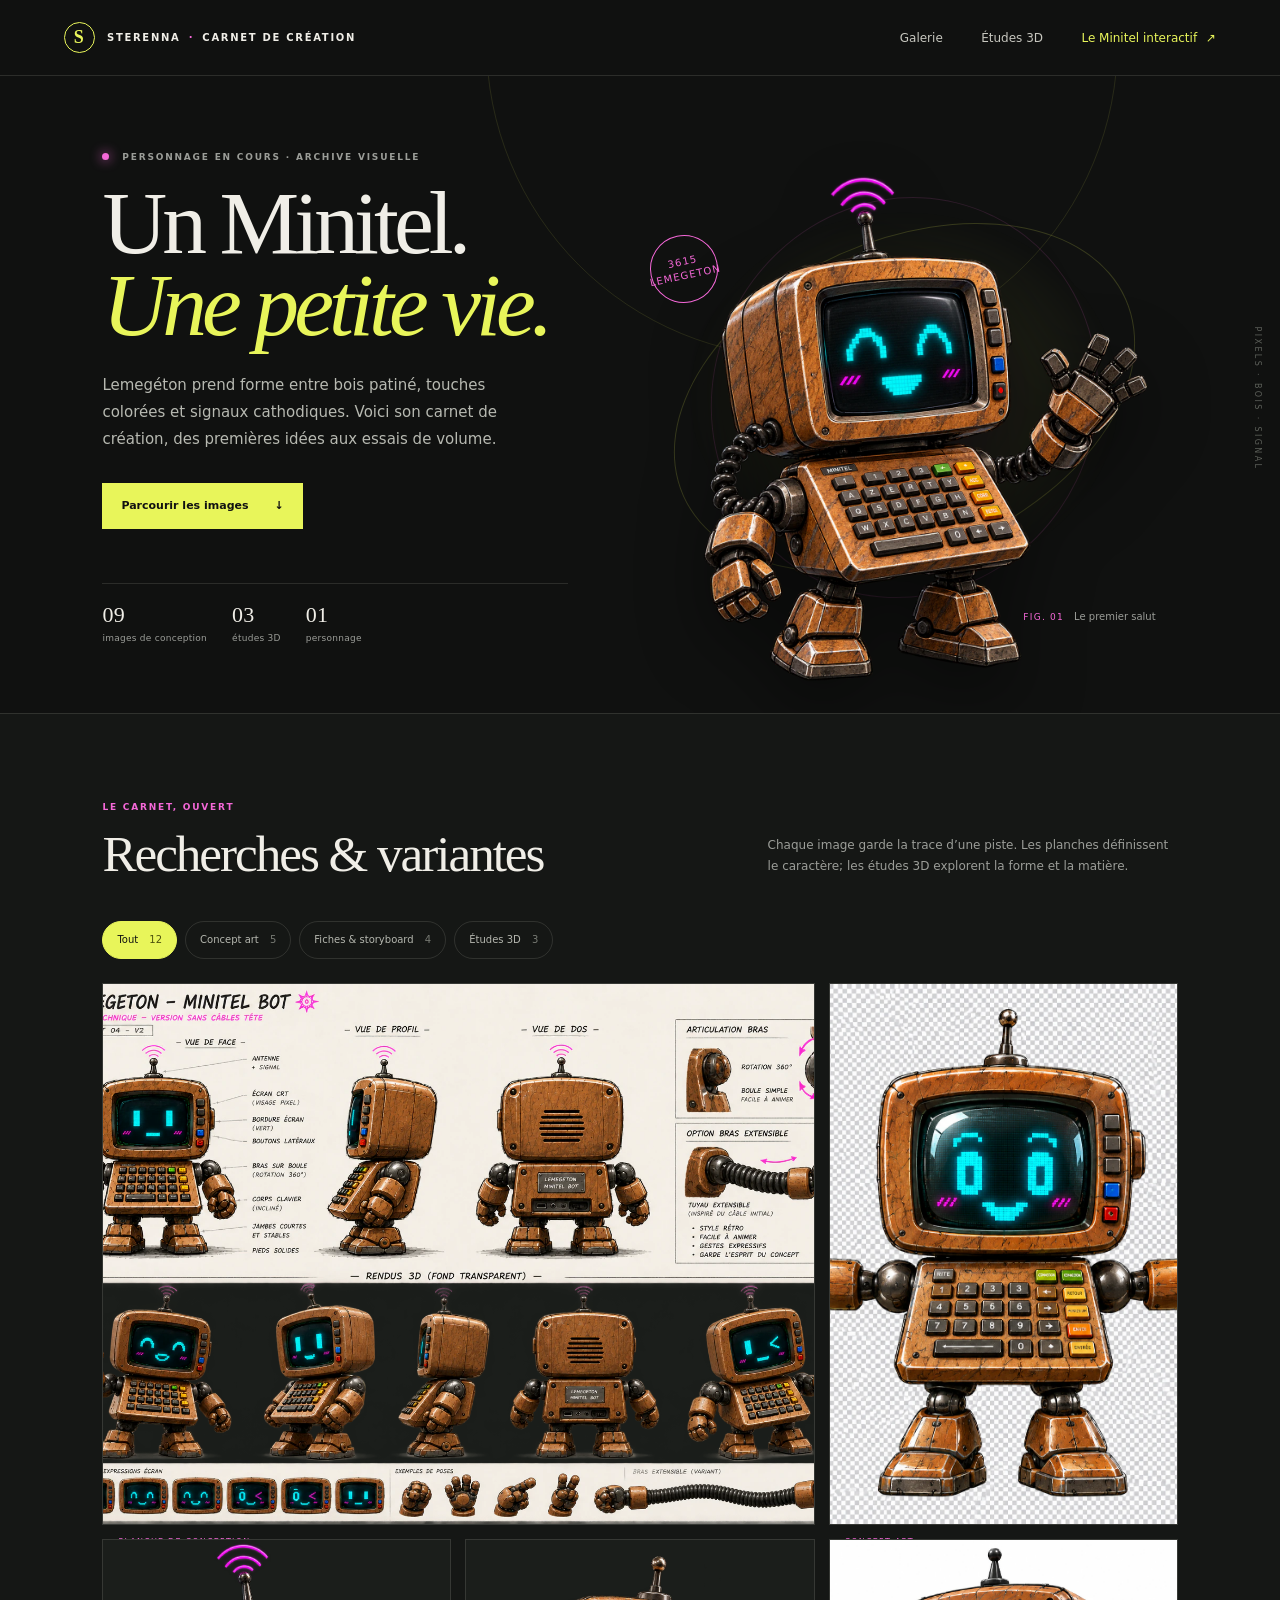
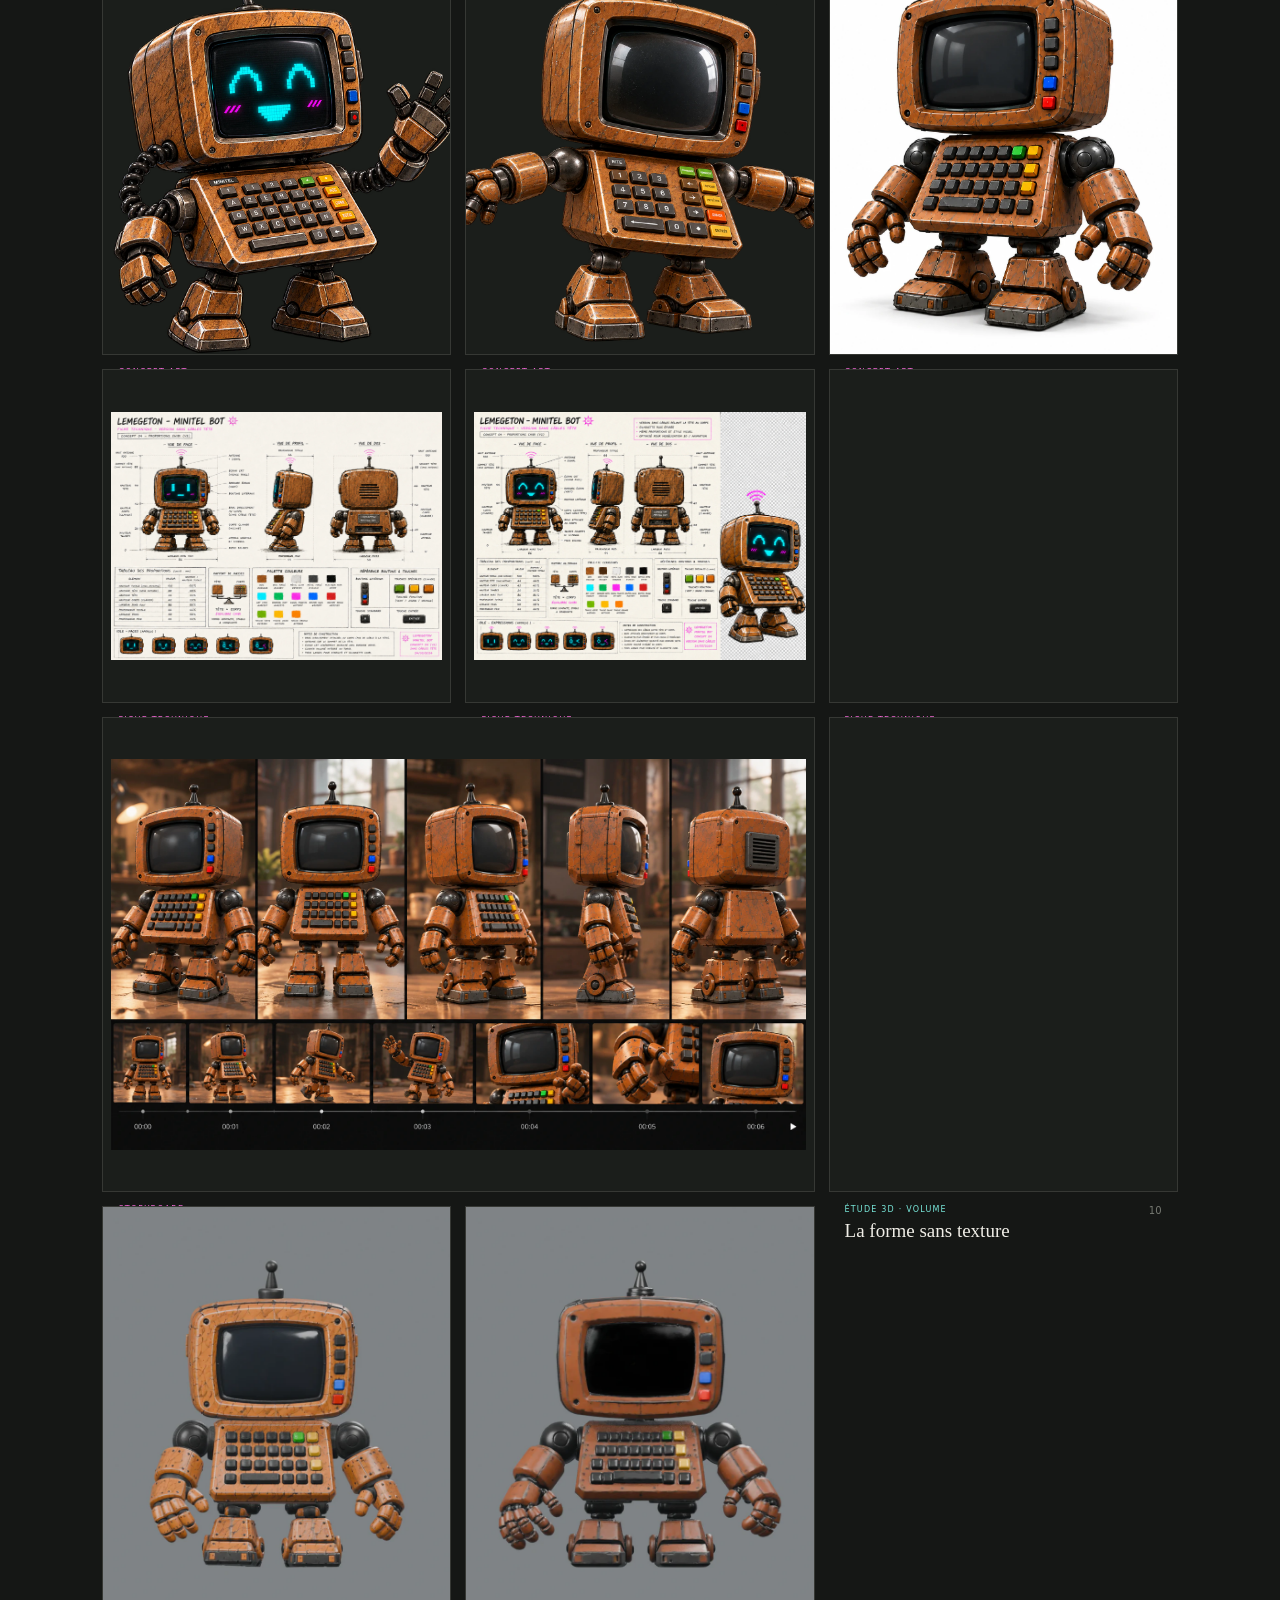
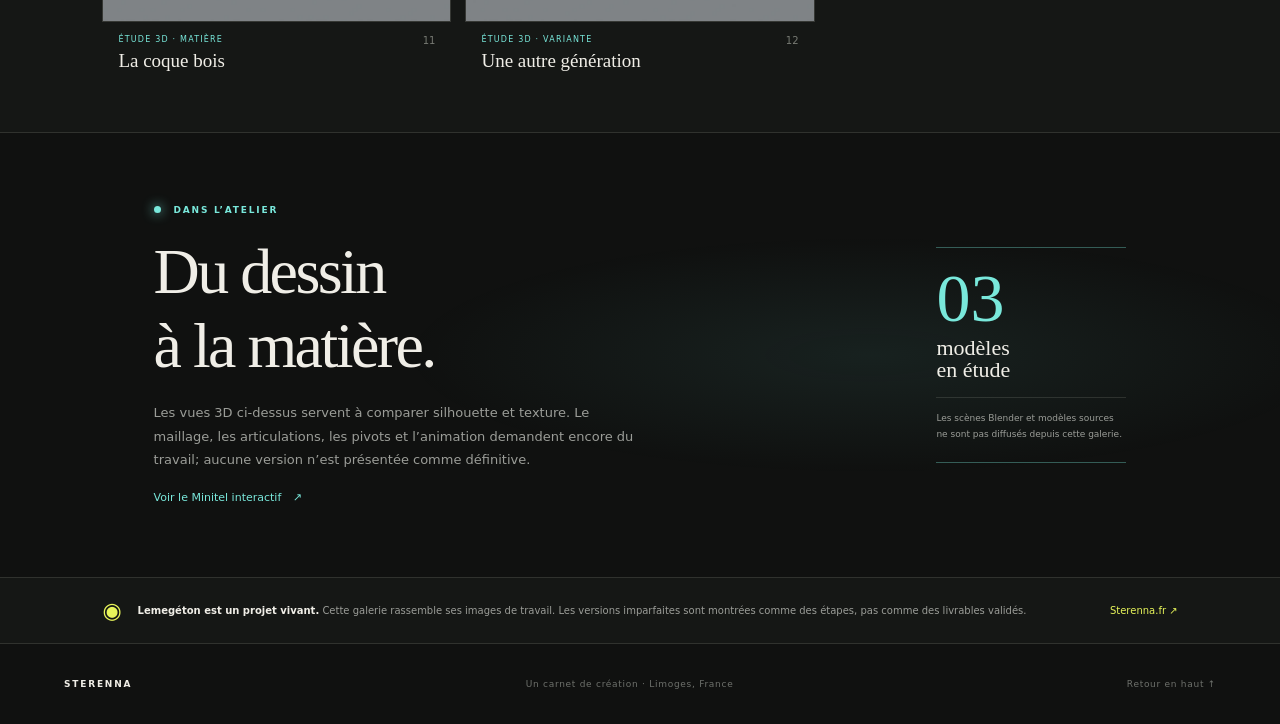
==== gallery/index.html @ 875b54c8 "Add public Lemegeton visual gallery" ====
<!doctype html>
<html lang="fr">
<head>
  <meta charset="utf-8">
  <meta name="viewport" content="width=device-width, initial-scale=1">
  <meta name="theme-color" content="#101110">
  <meta name="description" content="Lemegéton, un petit robot Minitel imaginé entre bois patiné, écran cathodique et signaux lumineux. Carnet de recherches visuelles et d’études 3D par Sterenna.">
  <link rel="canonical" href="https://sterenna.fr/lemegeton/">
  <link rel="icon" href="data:,">
  <meta property="og:type" content="website">
  <meta property="og:title" content="Lemegéton — carnet de création">
  <meta property="og:description" content="Des premières planches aux études 3D d’un robot Minitel rétro.">
  <meta property="og:url" content="https://sterenna.fr/lemegeton/">
  <meta property="og:image" content="https://sterenna.fr/lemegeton/assets/concept-greeting.webp">
  <title>Lemegéton — carnet de création | Sterenna</title>
  <link rel="stylesheet" href="./styles.css">
  <script src="./app.js" defer></script>
</head>
<body id="top">
  <a class="skip-link" href="#galerie">Aller à la galerie</a>
  <header class="topbar">
    <a class="wordmark" href="https://sterenna.fr/" aria-label="Sterenna, accueil"><span class="wordmark-mark">S</span><span>STERENNA <i>·</i> CARNET DE CRÉATION</span></a>
    <nav aria-label="Navigation principale">
      <a href="#galerie">Galerie</a>
      <a href="#atelier">Études 3D</a>
      <a class="nav-back" href="https://sterenna.fr/minitel/">Le Minitel interactif <span aria-hidden="true">↗</span></a>
    </nav>
  </header>

  <main>
    <section class="hero" aria-labelledby="hero-title">
      <div class="hero-copy">
        <p class="eyebrow"><span class="signal-dot"></span> PERSONNAGE EN COURS · ARCHIVE VISUELLE</p>
        <h1 id="hero-title">Un Minitel.<br><em>Une petite vie.</em></h1>
        <p class="hero-lead">Lemegéton prend forme entre bois patiné, touches colorées et signaux cathodiques. Voici son carnet de création, des premières idées aux essais de volume.</p>
        <a class="button button-primary" href="#galerie">Parcourir les images <span aria-hidden="true">↓</span></a>
        <div class="hero-facts" aria-label="Contenu de la galerie">
          <span><b>09</b> images de conception</span>
          <span><b>03</b> études 3D</span>
          <span><b>01</b> personnage</span>
        </div>
      </div>
      <figure class="hero-art">
        <div class="hero-orbit hero-orbit-one"></div><div class="hero-orbit hero-orbit-two"></div>
        <img src="./assets/concept-greeting.webp" alt="Robot Minitel en bois levant sa main, avec une antenne rose lumineuse" fetchpriority="high">
        <figcaption><span class="caption-index">FIG. 01</span> Le premier salut</figcaption>
        <span class="hero-stamp" aria-hidden="true">3615<br>LEMEGETON</span>
      </figure>
      <div class="hero-side-note" aria-hidden="true">PIXELS · BOIS · SIGNAL</div>
    </section>

    <section class="gallery-section" id="galerie" aria-labelledby="gallery-title">
      <div class="section-head">
        <div>
          <p class="eyebrow">LE CARNET, OUVERT</p>
          <h2 id="gallery-title">Recherches &amp; variantes</h2>
        </div>
        <p class="section-intro">Chaque image garde la trace d’une piste. Les planches définissent le caractère; les études 3D explorent la forme et la matière.</p>
      </div>
      <div class="filter-row" role="group" aria-label="Filtrer les images">
        <button class="filter is-active" type="button" data-filter="all" aria-pressed="true">Tout <span>12</span></button>
        <button class="filter" type="button" data-filter="concept" aria-pressed="false">Concept art <span>5</span></button>
        <button class="filter" type="button" data-filter="reference" aria-pressed="false">Fiches &amp; storyboard <span>4</span></button>
        <button class="filter" type="button" data-filter="atelier" aria-pressed="false">Études 3D <span>3</span></button>
      </div>
      <div class="gallery-grid" id="gallery-grid" aria-live="polite"></div>
      <p class="empty-state" id="empty-state" hidden>Aucune image dans cette sélection.</p>
    </section>

    <section class="atelier-band" id="atelier" aria-labelledby="atelier-title">
      <div class="atelier-copy">
        <p class="eyebrow"><span class="signal-dot signal-dot-cyan"></span> DANS L’ATELIER</p>
        <h2 id="atelier-title">Du dessin<br>à la matière.</h2>
        <p>Les vues 3D ci-dessus servent à comparer silhouette et texture. Le maillage, les articulations, les pivots et l’animation demandent encore du travail; aucune version n’est présentée comme définitive.</p>
        <a class="text-link" href="https://sterenna.fr/minitel/">Voir le Minitel interactif <span aria-hidden="true">↗</span></a>
      </div>
      <div class="atelier-note">
        <span class="note-number">03</span>
        <p>modèles<br>en étude</p>
        <div class="note-rule"></div>
        <small>Les scènes Blender et modèles sources ne sont pas diffusés depuis cette galerie.</small>
      </div>
    </section>

    <section class="about-strip" aria-label="À propos du projet">
      <span class="about-icon" aria-hidden="true">◉</span>
      <p><strong>Lemegéton est un projet vivant.</strong> Cette galerie rassemble ses images de travail. Les versions imparfaites sont montrées comme des étapes, pas comme des livrables validés.</p>
      <a href="https://sterenna.fr/">Sterenna.fr <span aria-hidden="true">↗</span></a>
    </section>
  </main>

  <footer class="footer">
    <a class="footer-brand" href="https://sterenna.fr/">STERENNA</a>
    <span>Un carnet de création · Limoges, France</span>
    <a href="#top">Retour en haut ↑</a>
  </footer>

  <dialog class="lightbox" id="lightbox" aria-labelledby="lightbox-title">
    <button class="lightbox-close" type="button" data-close aria-label="Fermer l’image">×</button>
    <button class="lightbox-arrow lightbox-prev" type="button" data-previous aria-label="Image précédente">←</button>
    <figure class="lightbox-figure">
      <img id="lightbox-image" src="" alt="">
      <figcaption><span id="lightbox-category"></span><h2 id="lightbox-title"></h2><p id="lightbox-description"></p></figcaption>
    </figure>
    <button class="lightbox-arrow lightbox-next" type="button" data-next aria-label="Image suivante">→</button>
  </dialog>
</body>
</html>
---- gallery/styles.css ----
:root {
  color-scheme: dark;
  --ink: #f0eee7;
  --muted: #9b9d98;
  --dim: #6e716c;
  --base: #101110;
  --panel: #171917;
  --line: rgba(230, 231, 216, .13);
  --acid: #e8f55a;
  --pink: #f568d8;
  --cyan: #79e8db;
  --serif: "Iowan Old Style", "Palatino Linotype", "Book Antiqua", Georgia, serif;
  --sans: Inter, ui-sans-serif, system-ui, -apple-system, BlinkMacSystemFont, "Segoe UI", sans-serif;
  font-family: var(--sans);
  background: var(--base);
  color: var(--ink);
  font-synthesis: none;
  text-rendering: optimizeLegibility;
}
* { box-sizing: border-box; }
html { scroll-behavior: smooth; scroll-padding-top: 88px; }
body { margin: 0; min-width: 320px; background: var(--base); }
a { color: inherit; text-decoration: none; }
button { font: inherit; }
button:focus-visible, a:focus-visible { outline: 2px solid var(--acid); outline-offset: 4px; }
::selection { background: var(--acid); color: #111; }
.skip-link { position: fixed; z-index: 20; top: 10px; left: 10px; padding: 12px 16px; transform: translateY(-160%); background: var(--acid); color: #111; }
.skip-link:focus { transform: translateY(0); }
.topbar { height: 76px; padding: 0 clamp(22px, 5vw, 82px); display: flex; align-items: center; justify-content: space-between; border-bottom: 1px solid var(--line); }
.wordmark { display: inline-flex; gap: 12px; align-items: center; font-size: 10px; letter-spacing: .17em; font-weight: 750; }
.wordmark i { color: var(--pink); font-style: normal; padding: 0 3px; }
.wordmark-mark { display: grid; place-items: center; width: 31px; aspect-ratio: 1; border: 1px solid var(--acid); border-radius: 50%; color: var(--acid); font-family: var(--serif); font-size: 18px; }
.topbar nav { display: flex; align-items: center; gap: clamp(18px, 3vw, 46px); font-size: 12px; color: #c7c7bf; }
.topbar nav a { transition: color .2s; }
.topbar nav a:hover, .footer a:hover { color: var(--acid); }
.nav-back { color: var(--acid); }
.nav-back span { margin-left: 5px; }
.hero { position: relative; max-width: 1600px; min-height: 590px; margin: auto; padding: 76px clamp(24px, 8vw, 128px) 70px; display: grid; grid-template-columns: minmax(300px, .92fr) minmax(360px, 1.08fr); align-items: center; gap: 5vw; overflow: hidden; }
.hero::before { content: ""; position: absolute; width: 630px; height: 630px; left: 38%; top: -350px; border: 1px solid rgba(232,245,90,.11); border-radius: 50%; pointer-events: none; }
.hero-copy { position: relative; z-index: 2; }
.eyebrow { margin: 0 0 20px; color: var(--muted); font-size: 9px; font-weight: 700; letter-spacing: .2em; }
.signal-dot { display: inline-block; width: 7px; height: 7px; margin-right: 8px; border-radius: 50%; background: var(--pink); box-shadow: 0 0 12px var(--pink); }
.signal-dot-cyan { background: var(--cyan); box-shadow: 0 0 12px var(--cyan); }
h1, h2, p, figure { margin-top: 0; }
.hero h1 { margin-bottom: 25px; font-family: var(--serif); font-size: clamp(56px, 7vw, 96px); line-height: .92; letter-spacing: -.055em; font-weight: 500; }
.hero h1 em { color: var(--acid); font-weight: 400; }
.hero-lead { max-width: 430px; margin-bottom: 30px; color: #b7b9b1; font-size: 15px; line-height: 1.8; }
.button { min-height: 46px; padding: 0 18px; display: inline-flex; align-items: center; gap: 26px; border: 1px solid var(--acid); font-size: 11px; font-weight: 650; transition: background .2s, color .2s; }
.button-primary { background: var(--acid); color: #111; }
.button-primary:hover { background: transparent; color: var(--acid); }
.hero-facts { display: flex; gap: 25px; margin-top: 54px; padding-top: 18px; border-top: 1px solid var(--line); color: var(--muted); font-size: 9px; letter-spacing: .03em; }
.hero-facts span { display: flex; flex-direction: column; gap: 5px; }
.hero-facts b { color: var(--ink); font-family: var(--serif); font-size: 22px; font-weight: 500; }
.hero-art { position: relative; width: 100%; max-width: 510px; height: 450px; margin: 0 auto; display: grid; place-items: center; }
.hero-art::before { content: ""; position: absolute; inset: 8% 7%; border-radius: 48% 52% 42% 58%; background: radial-gradient(ellipse at center, rgba(245,104,216,.10), rgba(232,245,90,.06) 42%, transparent 70%); filter: blur(3px); }
.hero-art img { position: relative; z-index: 1; width: 100%; height: 100%; object-fit: contain; filter: drop-shadow(0 25px 35px rgba(0,0,0,.45)); }
.hero-art figcaption { position: absolute; z-index: 2; right: 4px; bottom: 0; display: flex; gap: 10px; align-items: center; color: var(--muted); font-size: 10px; }
.caption-index { color: var(--pink); font-size: 9px; letter-spacing: .14em; }
.hero-orbit { position: absolute; border: 1px solid rgba(232,245,90,.18); border-radius: 50%; pointer-events: none; }
.hero-orbit-one { width: 95%; height: 70%; transform: rotate(-24deg); }
.hero-orbit-two { width: 75%; height: 90%; transform: rotate(26deg); border-color: rgba(245,104,216,.13); }
.hero-stamp { position: absolute; z-index: 3; left: 0; top: 14%; width: 68px; height: 68px; display: grid; place-content: center; transform: rotate(-12deg); border: 1px solid var(--pink); border-radius: 50%; color: var(--pink); font: 10px/1.4 var(--sans); letter-spacing: .11em; text-align: center; }
.hero-side-note { position: absolute; right: 22px; top: 50%; transform: rotate(90deg) translateX(50%); transform-origin: right; color: #5c5f59; font-size: 8px; letter-spacing: .3em; }
.gallery-section { padding: 88px clamp(24px, 8vw, 128px) 110px; background: #151715; border-top: 1px solid var(--line); border-bottom: 1px solid var(--line); }
.section-head { max-width: 1360px; margin: 0 auto 38px; display: flex; align-items: end; justify-content: space-between; gap: 40px; }
.section-head .eyebrow { margin-bottom: 12px; color: var(--pink); }
h2 { margin-bottom: 0; font-family: var(--serif); font-size: clamp(36px, 4vw, 54px); font-weight: 500; letter-spacing: -.04em; }
.section-intro { max-width: 410px; margin-bottom: 5px; color: var(--muted); font-size: 12px; line-height: 1.8; }
.filter-row { max-width: 1360px; margin: 0 auto 24px; display: flex; flex-wrap: wrap; gap: 8px; }
.filter { min-height: 38px; padding: 0 14px; border: 1px solid var(--line); border-radius: 99px; background: transparent; color: #b5b7af; font-size: 10px; cursor: pointer; transition: border .2s, color .2s, background .2s; }
.filter span { margin-left: 8px; color: #777a73; }
.filter:hover { border-color: #74776a; color: var(--ink); }
.filter.is-active { border-color: var(--acid); background: var(--acid); color: #111; }
.filter.is-active span { color: #4d520e; }
.gallery-grid { max-width: 1360px; margin: auto; display: grid; grid-template-columns: repeat(12, minmax(0,1fr)); gap: 14px; }
.art-card { position: relative; grid-column: span 4; min-width: 0; border: 1px solid var(--line); background: #1b1e1b; animation: card-in .35s ease both; }
.art-card.is-wide { grid-column: span 8; }
.art-card[hidden] { display: none; }
.art-card__open { width: 100%; height: 100%; padding: 0; border: 0; background: transparent; color: inherit; text-align: left; cursor: zoom-in; }
.art-card__image { position: relative; overflow: hidden; aspect-ratio: 1.08; background: #20231f; }
.art-card.is-wide .art-card__image { aspect-ratio: 1.72; }
.art-card__image img { width: 100%; height: 100%; display: block; object-fit: cover; transition: transform .6s cubic-bezier(.2,.7,.2,1), filter .4s; }
.art-card[data-category="reference"] .art-card__image img { object-fit: contain; padding: 8px; }
.art-card:hover .art-card__image img { transform: scale(1.035); filter: saturate(1.08); }
.art-card__zoom { position: absolute; right: 12px; bottom: 12px; width: 34px; aspect-ratio: 1; display: grid; place-items: center; border: 1px solid rgba(255,255,255,.42); border-radius: 50%; background: rgba(16,17,16,.55); color: white; opacity: 0; transform: translateY(4px); transition: .2s; }
.art-card:hover .art-card__zoom, .art-card__open:focus-visible .art-card__zoom { opacity: 1; transform: none; }
.art-card__meta { padding: 14px 15px 16px; display: flex; align-items: start; justify-content: space-between; gap: 12px; }
.art-card__category { display: block; margin-bottom: 6px; color: var(--pink); font-size: 8px; letter-spacing: .15em; text-transform: uppercase; }
.art-card[data-category="atelier"] .art-card__category { color: var(--cyan); }
.art-card__title { margin: 0; font-family: var(--serif); font-size: 19px; font-weight: 500; }
.art-card__index { color: #777a73; font: 10px var(--sans); }
.empty-state { margin: 50px 0; color: var(--muted); text-align: center; }
@keyframes card-in { from { opacity: 0; transform: translateY(8px); } to { opacity: 1; transform: none; } }
.atelier-band { position: relative; min-height: 365px; padding: 72px clamp(24px, 12vw, 190px); display: flex; align-items: center; justify-content: space-between; gap: 30px; overflow: hidden; background: radial-gradient(ellipse at 68% 50%, rgba(121,232,219,.08), transparent 38%); }
.atelier-copy { max-width: 560px; }
.atelier-copy .eyebrow { color: var(--cyan); }
.atelier-copy h2 { margin-bottom: 18px; font-size: clamp(43px, 5vw, 66px); }
.atelier-copy>p:not(.eyebrow) { max-width: 490px; color: var(--muted); font-size: 13px; line-height: 1.8; }
.text-link { display: inline-block; margin-top: 6px; color: var(--cyan); font-size: 11px; }
.text-link span { margin-left: 8px; }
.atelier-note { width: 190px; flex: 0 0 190px; padding: 20px 0; border-top: 1px solid rgba(121,232,219,.35); border-bottom: 1px solid rgba(121,232,219,.35); }
.note-number { color: var(--cyan); font: 68px/.9 var(--serif); }
.atelier-note p { margin: 8px 0 16px; color: var(--ink); font-family: var(--serif); font-size: 22px; line-height: 1; }
.note-rule { width: 100%; height: 1px; background: var(--line); }
.atelier-note small { display: block; margin-top: 13px; color: var(--muted); font-size: 9px; line-height: 1.7; }
.about-strip { padding: 20px clamp(24px, 8vw, 128px); display: flex; align-items: center; gap: 16px; border-top: 1px solid var(--line); border-bottom: 1px solid var(--line); background: #151715; }
.about-icon { color: var(--acid); font-size: 22px; }
.about-strip p { flex: 1; margin: 0; color: var(--muted); font-size: 10px; line-height: 1.7; }
.about-strip strong { color: var(--ink); font-weight: 600; }
.about-strip>a { color: var(--acid); white-space: nowrap; font-size: 10px; }
.footer { min-height: 80px; padding: 18px clamp(24px, 5vw, 82px); display: flex; align-items: center; justify-content: space-between; color: var(--dim); font-size: 9px; letter-spacing: .08em; }
.footer-brand { color: var(--ink); font-weight: 750; letter-spacing: .2em; }
.lightbox { position: fixed; inset: 0; width: min(1120px, calc(100% - 32px)); max-width: none; max-height: min(94vh, 1000px); padding: 22px 62px 24px; overflow: auto; border: 1px solid rgba(240,238,231,.18); background: #111311; color: var(--ink); }
.lightbox::backdrop { background: rgba(6,7,6,.91); backdrop-filter: blur(7px); }
.lightbox[open] { display: grid; grid-template-columns: 42px minmax(0,1fr) 42px; align-items: center; gap: 12px; }
.lightbox-close { position: absolute; z-index: 2; top: 13px; right: 15px; width: 36px; aspect-ratio: 1; border: 1px solid var(--line); border-radius: 50%; background: transparent; color: var(--ink); font-size: 22px; cursor: pointer; }
.lightbox-arrow { width: 38px; aspect-ratio: 1; border: 1px solid var(--line); border-radius: 50%; background: transparent; color: var(--ink); cursor: pointer; }
.lightbox-arrow:hover, .lightbox-close:hover { border-color: var(--acid); color: var(--acid); }
.lightbox-figure { min-width: 0; max-height: calc(94vh - 50px); margin: 0; display: flex; flex-direction: column; align-items: center; }
.lightbox-figure img { max-width: 100%; max-height: calc(94vh - 150px); object-fit: contain; }
.lightbox-figure figcaption { width: 100%; max-width: 800px; padding-top: 14px; }
.lightbox-figure figcaption>span { color: var(--pink); font-size: 8px; letter-spacing: .16em; text-transform: uppercase; }
.lightbox-figure h2 { margin-top: 5px; font-size: 27px; }
.lightbox-figure p { margin: 6px 0 0; color: var(--muted); font-size: 11px; line-height: 1.6; }
@media (max-width: 850px) {
  .hero { grid-template-columns: 1fr 1fr; gap: 15px; padding-top: 64px; }
  .hero-art { height: 390px; }
  .hero h1 { font-size: clamp(52px, 8vw, 72px); }
  .hero-side-note { display: none; }
  .art-card { grid-column: span 6; }
  .art-card.is-wide { grid-column: span 12; }
  .gallery-section { padding-top: 70px; padding-bottom: 78px; }
}
@media (max-width: 600px) {
  html { scroll-padding-top: 65px; }
  .topbar { height: 62px; padding: 0 18px; }
  .wordmark { gap: 8px; font-size: 8px; letter-spacing: .12em; }
  .wordmark-mark { width: 27px; font-size: 15px; }
  .topbar nav { gap: 15px; font-size: 10px; }
  .topbar nav a:nth-child(2) { display: none; }
  .hero { display: flex; flex-direction: column; align-items: stretch; padding: 52px 22px 44px; gap: 12px; }
  .hero h1 { font-size: clamp(55px, 16vw, 78px); }
  .hero-lead { max-width: 420px; font-size: 13px; }
  .hero-facts { justify-content: space-between; gap: 10px; margin-top: 30px; }
  .hero-facts span { font-size: 8px; }
  .hero-art { width: min(100%, 420px); height: min(90vw, 360px); margin-top: 8px; }
  .hero-stamp { left: 2%; top: 4%; width: 58px; height: 58px; font-size: 8px; }
  .gallery-section { padding: 58px 16px 64px; }
  .section-head { display: block; margin-bottom: 24px; }
  .section-intro { margin-top: 14px; font-size: 11px; }
  .filter-row { gap: 7px; margin-bottom: 16px; }
  .filter { min-height: 34px; padding: 0 11px; font-size: 9px; }
  .filter span { margin-left: 5px; }
  .gallery-grid { gap: 8px; }
  .art-card, .art-card.is-wide { grid-column: span 6; }
  .art-card.is-wide .art-card__image, .art-card__image { aspect-ratio: .83; }
  .art-card__meta { padding: 10px 9px 11px; }
  .art-card__title { font-size: 16px; }
  .art-card__category { font-size: 7px; letter-spacing: .1em; }
  .art-card__index { font-size: 8px; }
  .atelier-band { min-height: 0; padding: 58px 24px; align-items: start; }
  .atelier-note { width: 100px; flex-basis: 100px; }
  .note-number { font-size: 48px; }
  .atelier-note p { font-size: 18px; }
  .atelier-note small { font-size: 8px; }
  .about-strip { padding: 16px 20px; align-items: start; gap: 10px; }
  .about-strip p { font-size: 9px; }
  .about-strip>a { font-size: 9px; }
  .footer { min-height: 66px; padding: 15px 18px; font-size: 8px; }
  .footer span { display: none; }
  .lightbox { width: calc(100% - 14px); padding: 48px 10px 14px; }
  .lightbox[open] { grid-template-columns: 30px minmax(0,1fr) 30px; gap: 5px; }
  .lightbox-arrow { width: 29px; }
  .lightbox-figure img { max-height: 72vh; }
}
@media (prefers-reduced-motion: reduce) {
  *, *::before, *::after { scroll-behavior: auto !important; animation-duration: .01ms !important; animation-iteration-count: 1 !important; transition-duration: .01ms !important; }
}
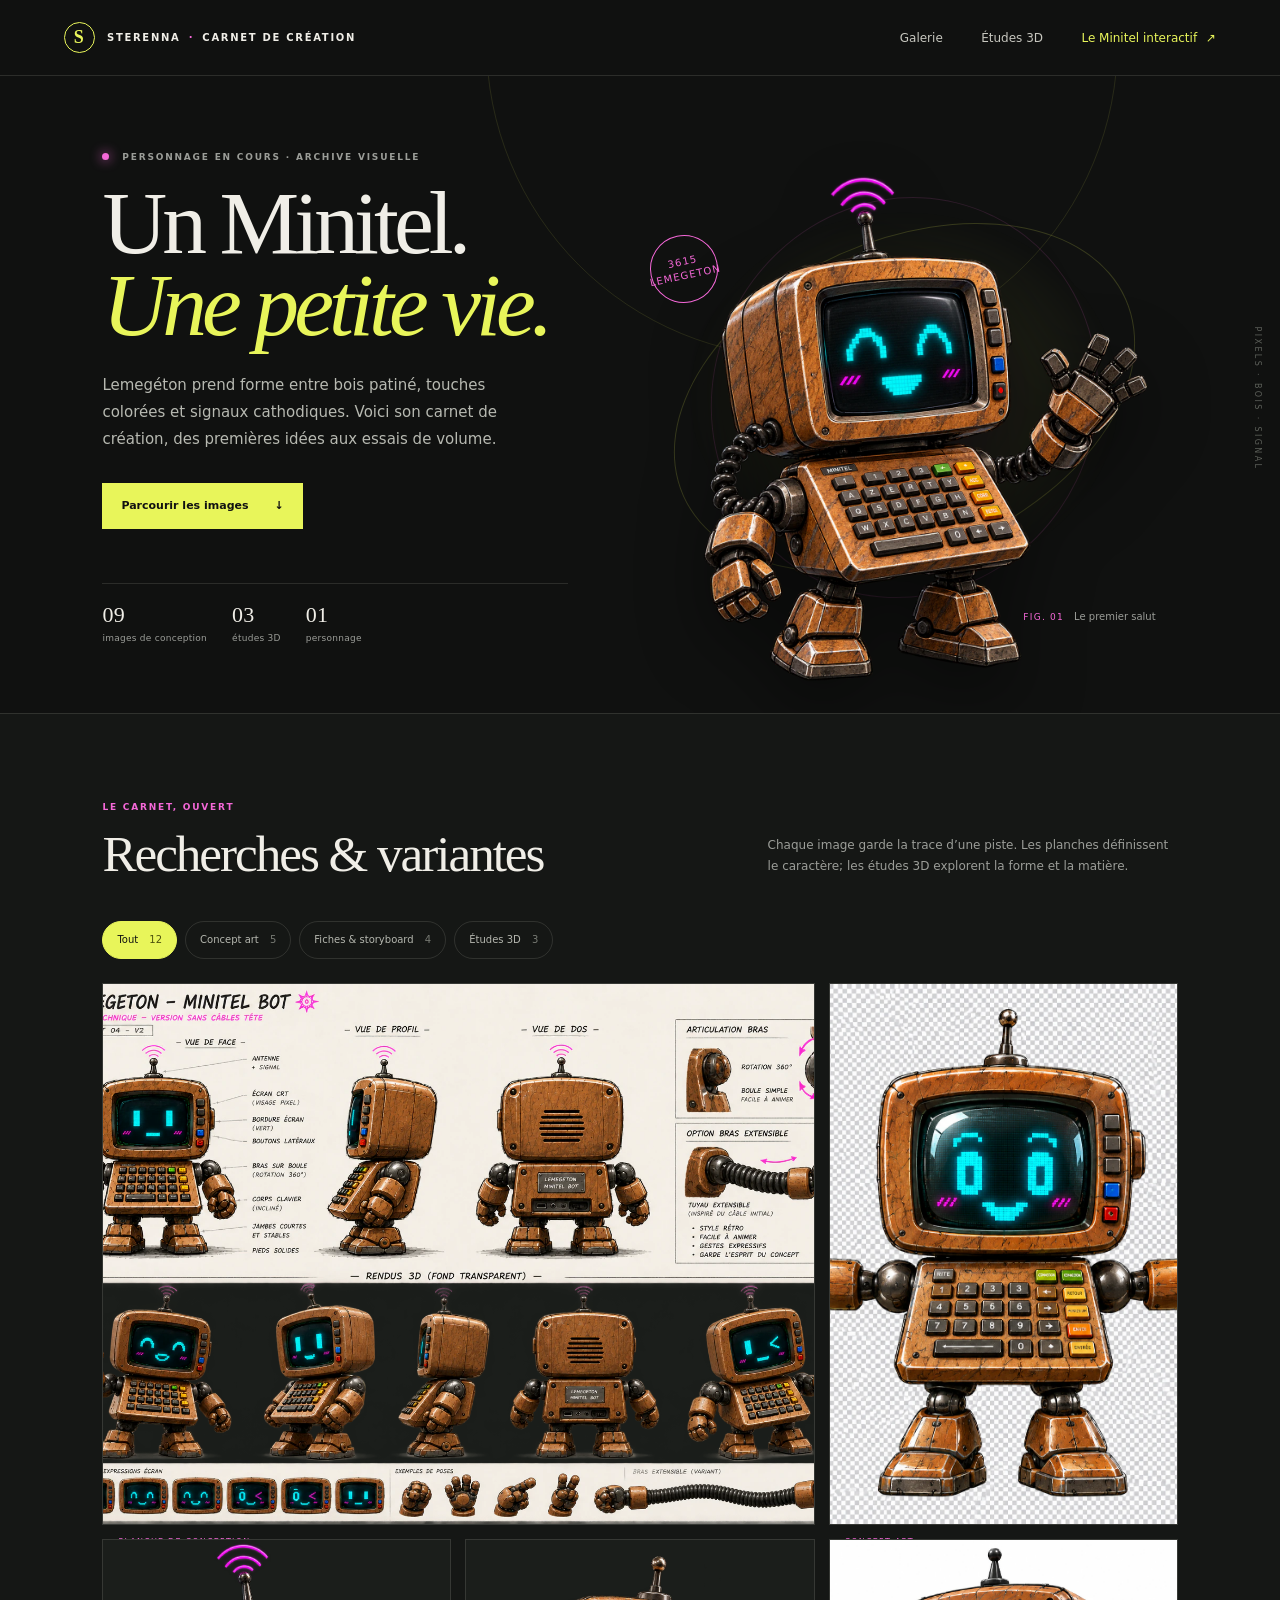
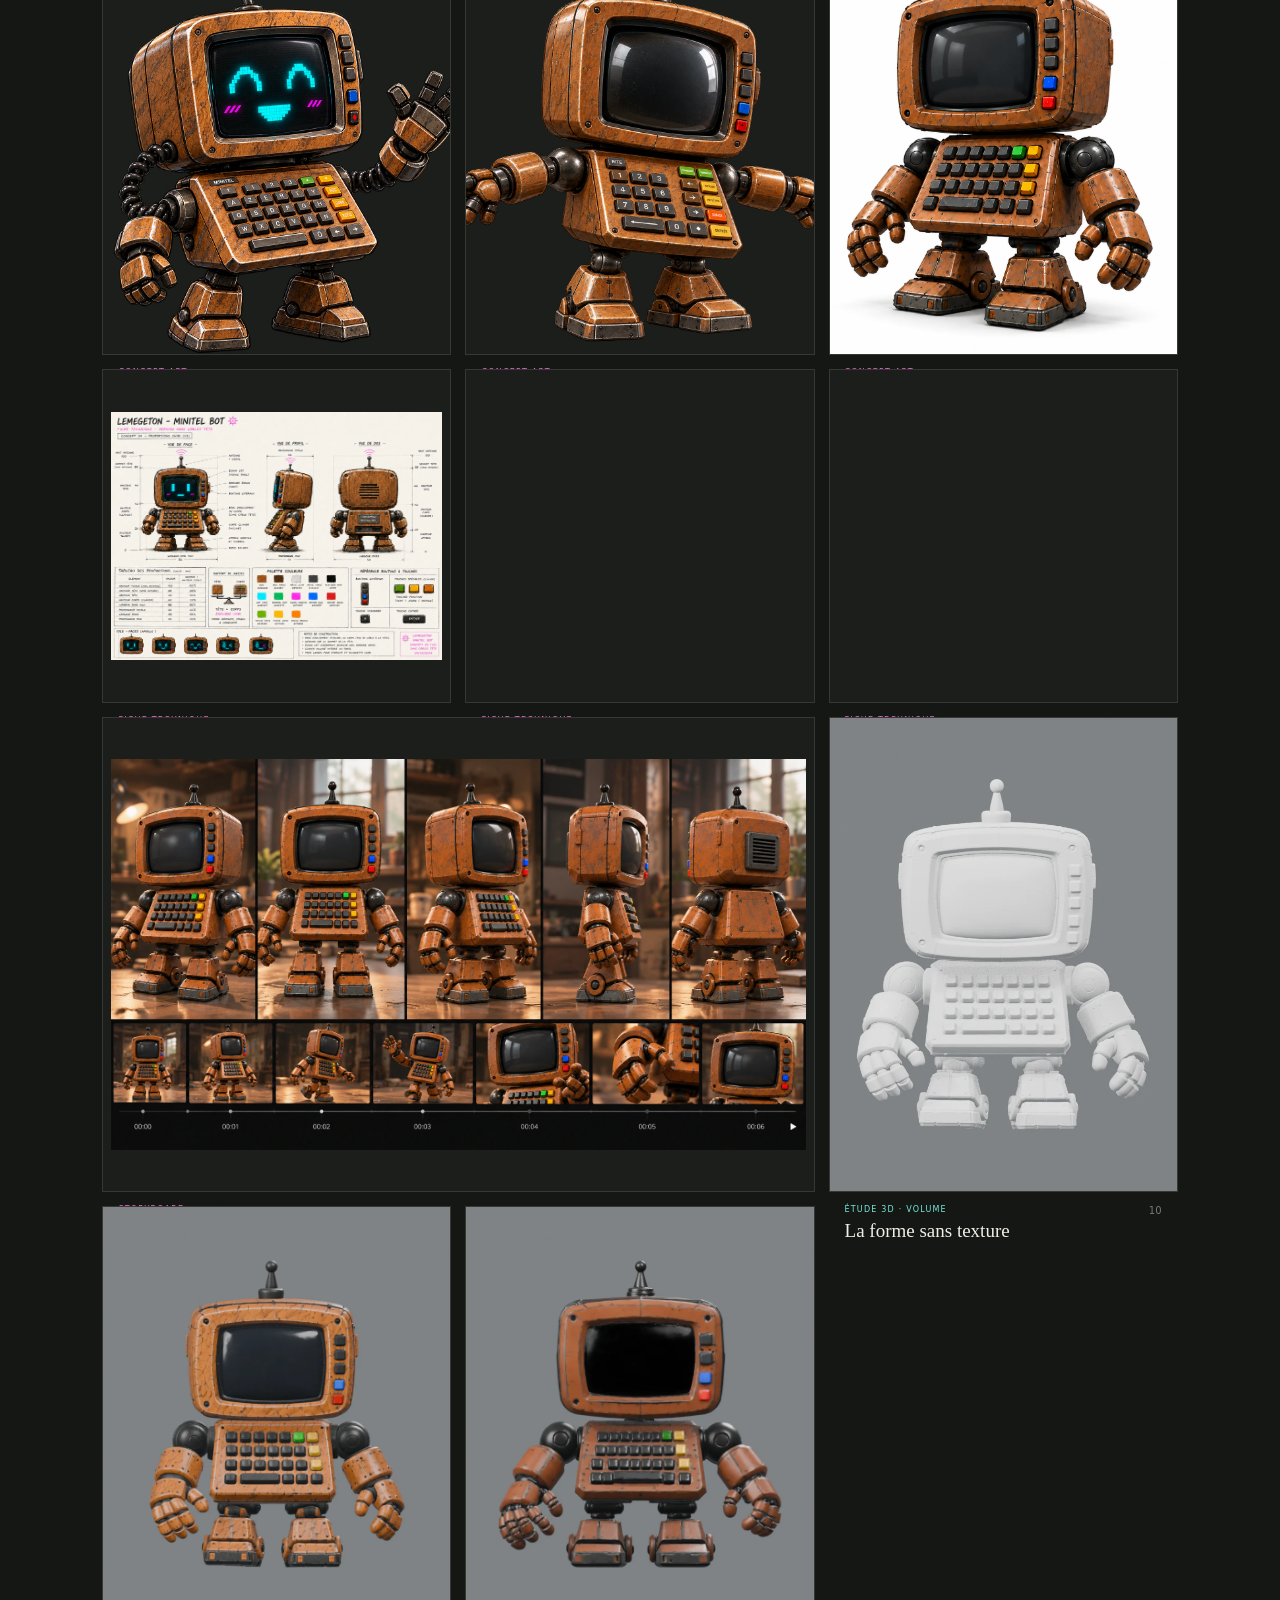
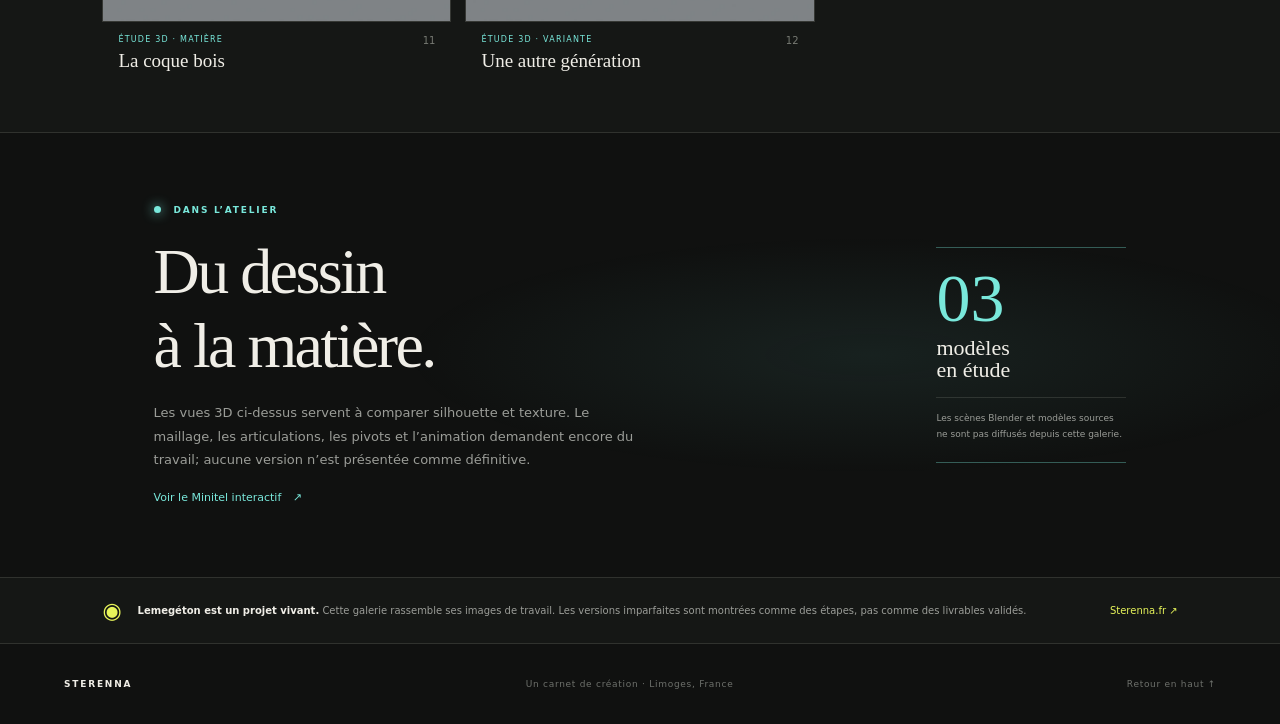
==== commit 9be2aa3f: "Add Lemegeton head icon to gallery" ====
--- a/gallery/index.html
+++ b/gallery/index.html
@@ -6,7 +6,7 @@
   <meta name="theme-color" content="#101110">
   <meta name="description" content="Lemegéton, un petit robot Minitel imaginé entre bois patiné, écran cathodique et signaux lumineux. Carnet de recherches visuelles et d’études 3D par Sterenna.">
   <link rel="canonical" href="https://sterenna.fr/lemegeton/">
-  <link rel="icon" href="data:,">
+  <link rel="icon" type="image/webp" href="./assets/icon.webp">
   <meta property="og:type" content="website">
   <meta property="og:title" content="Lemegéton — carnet de création">
   <meta property="og:description" content="Des premières planches aux études 3D d’un robot Minitel rétro.">
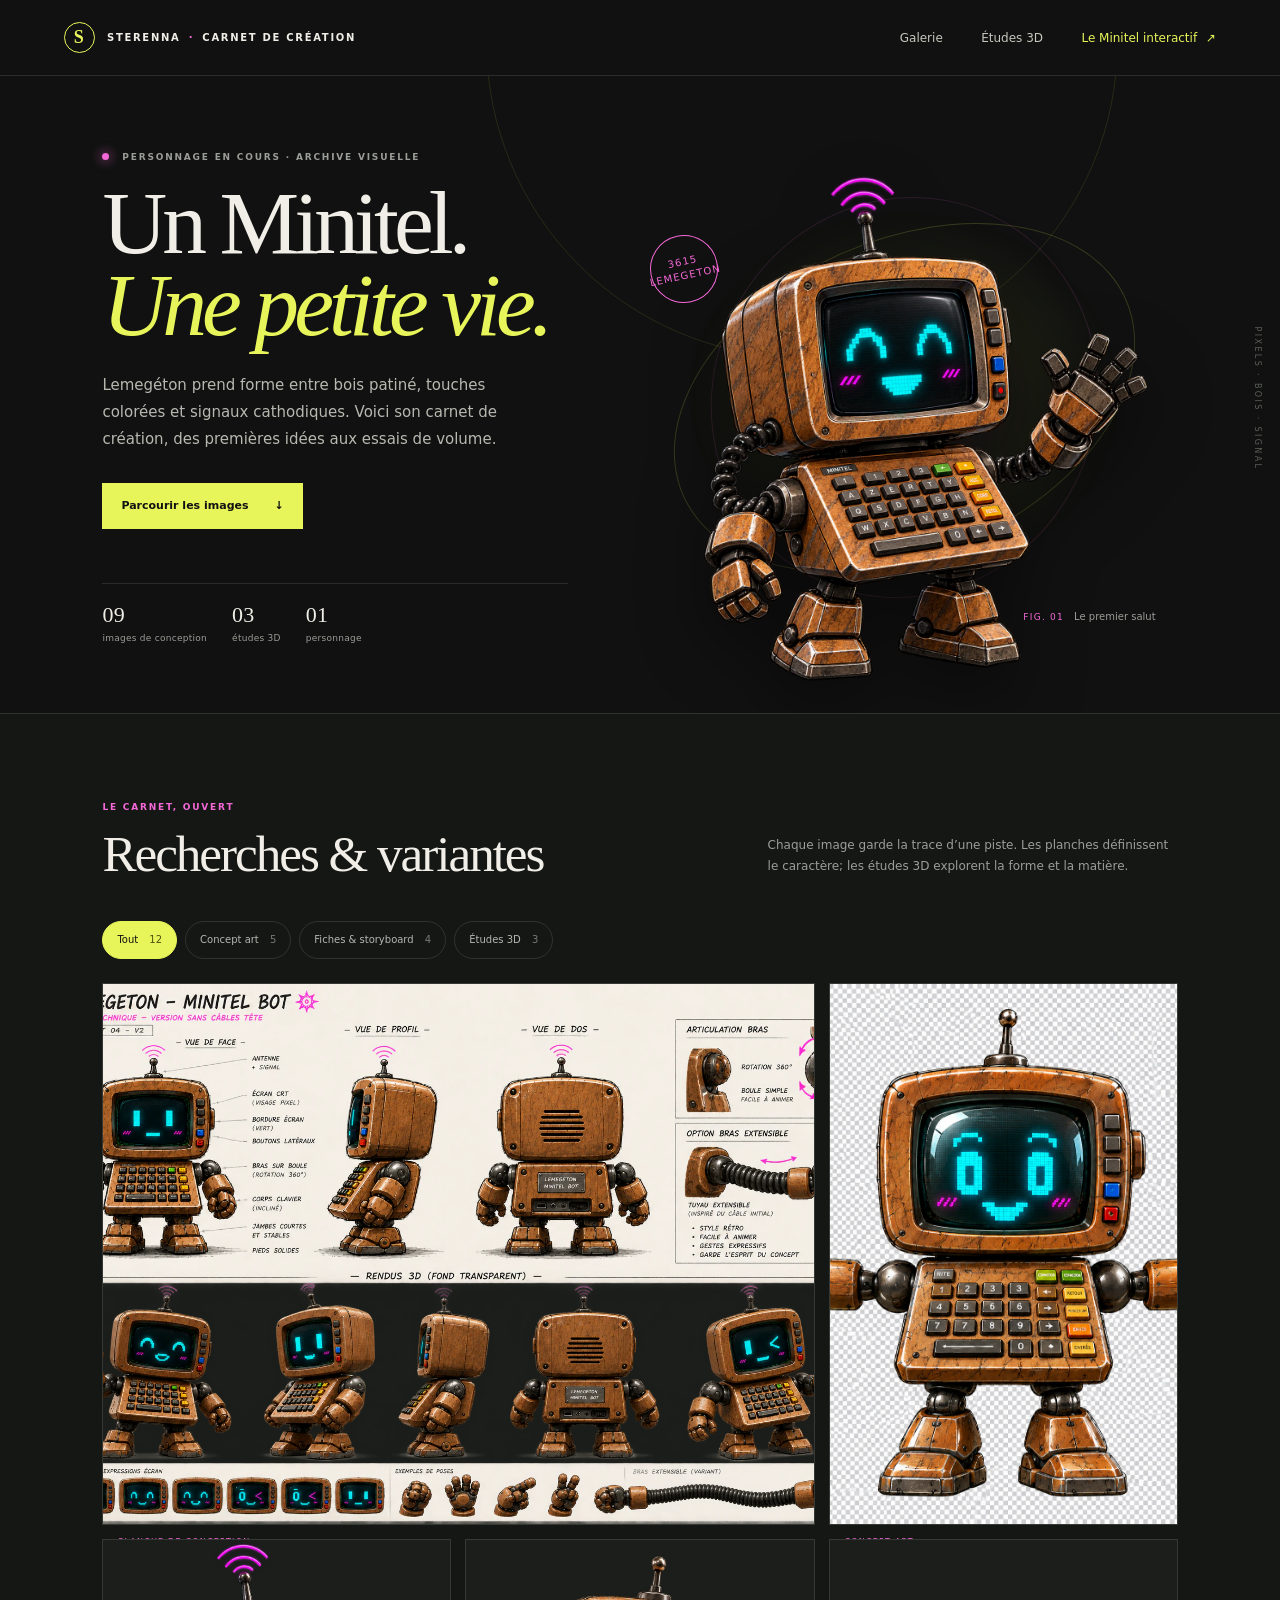
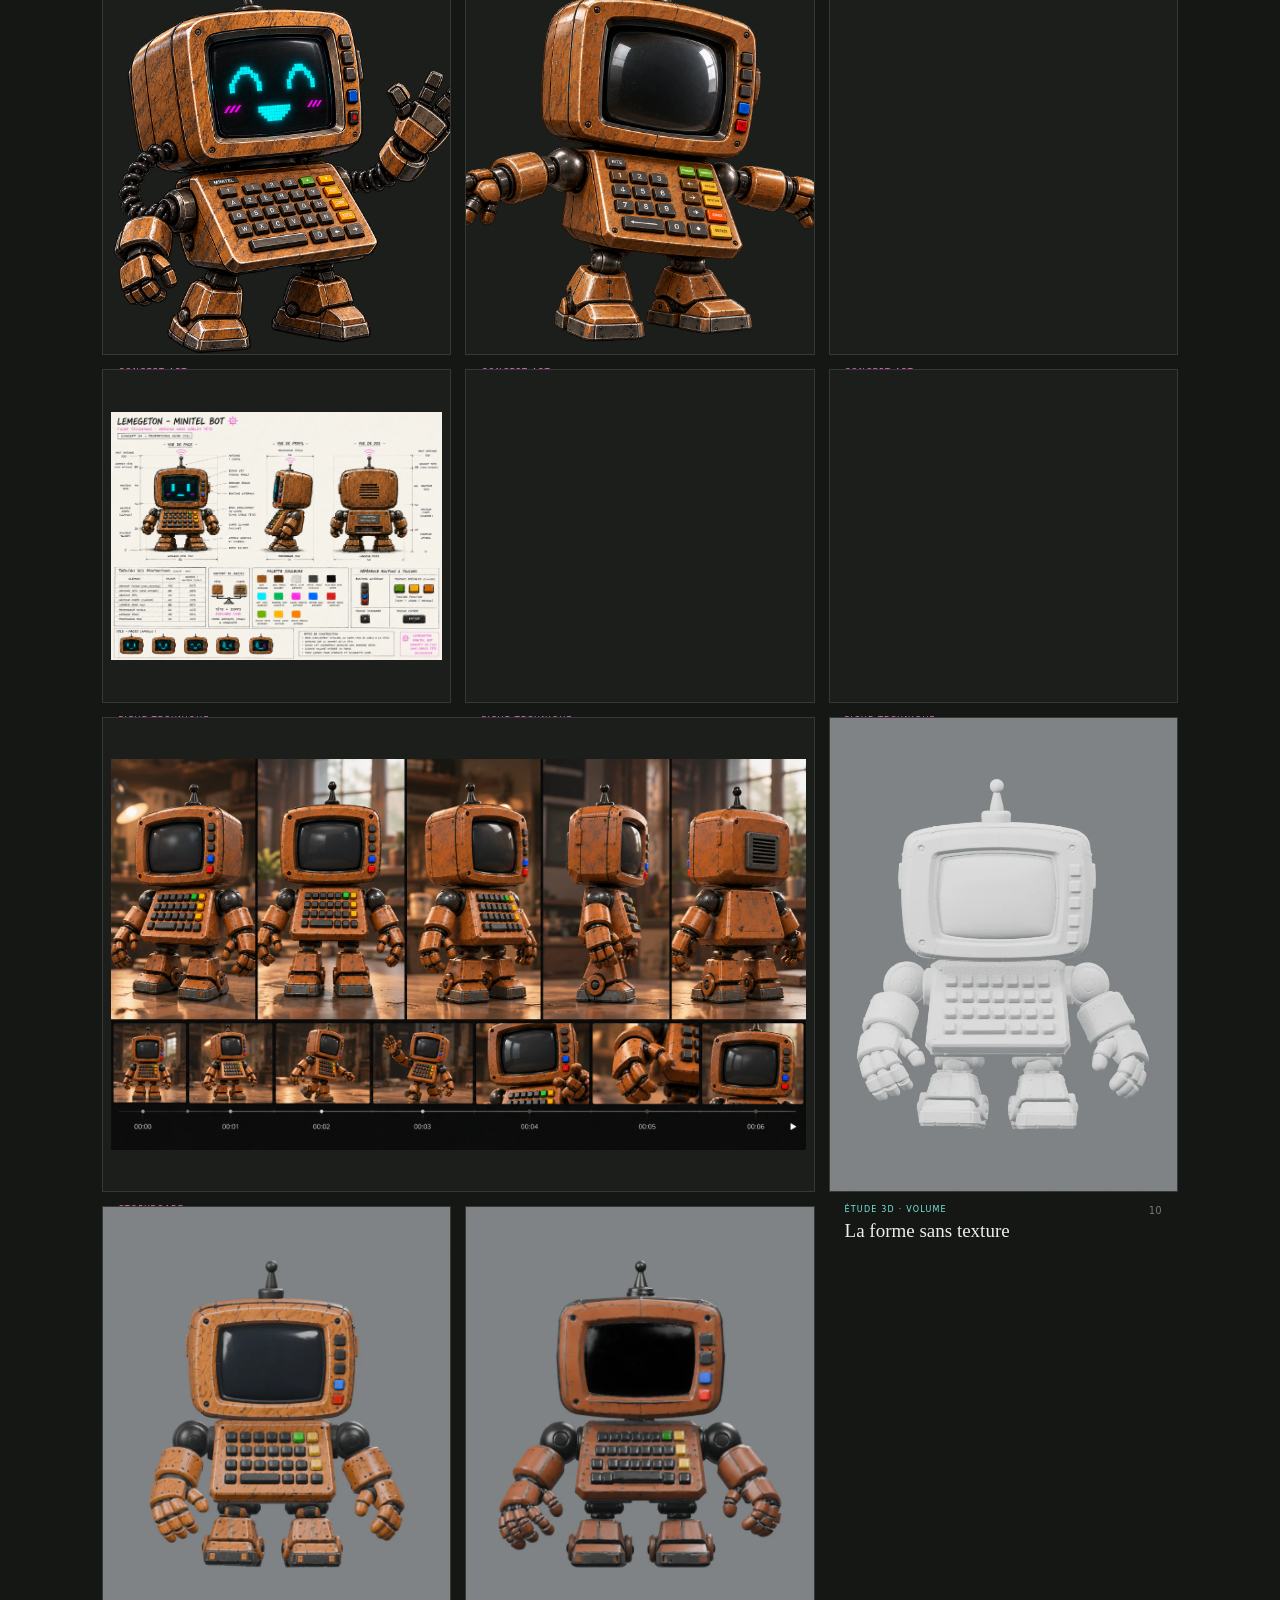
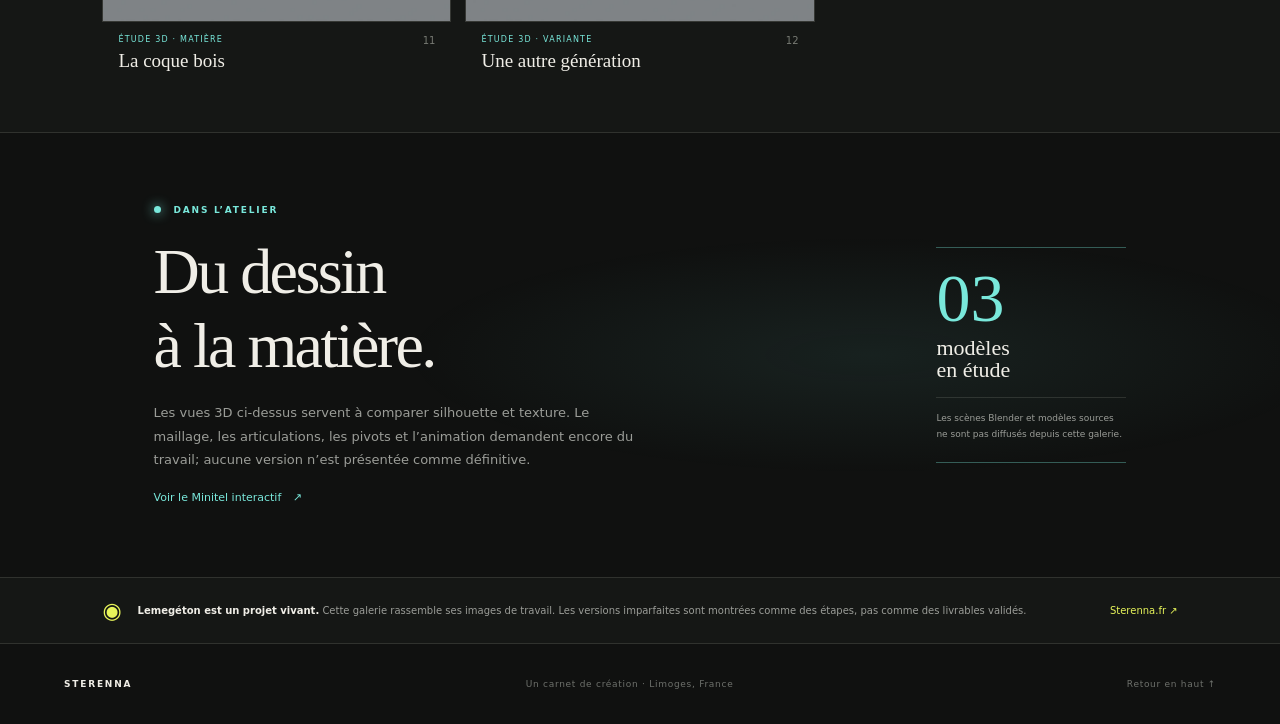
==== commit 443aedc2: "Bust cached Lemegeton favicon URL" ====
--- a/gallery/index.html
+++ b/gallery/index.html
@@ -6,7 +6,7 @@
   <meta name="theme-color" content="#101110">
   <meta name="description" content="Lemegéton, un petit robot Minitel imaginé entre bois patiné, écran cathodique et signaux lumineux. Carnet de recherches visuelles et d’études 3D par Sterenna.">
   <link rel="canonical" href="https://sterenna.fr/lemegeton/">
-  <link rel="icon" type="image/webp" href="./assets/icon.webp">
+  <link rel="icon" type="image/webp" href="./assets/icon.webp?v=9be2aa3">
   <meta property="og:type" content="website">
   <meta property="og:title" content="Lemegéton — carnet de création">
   <meta property="og:description" content="Des premières planches aux études 3D d’un robot Minitel rétro.">
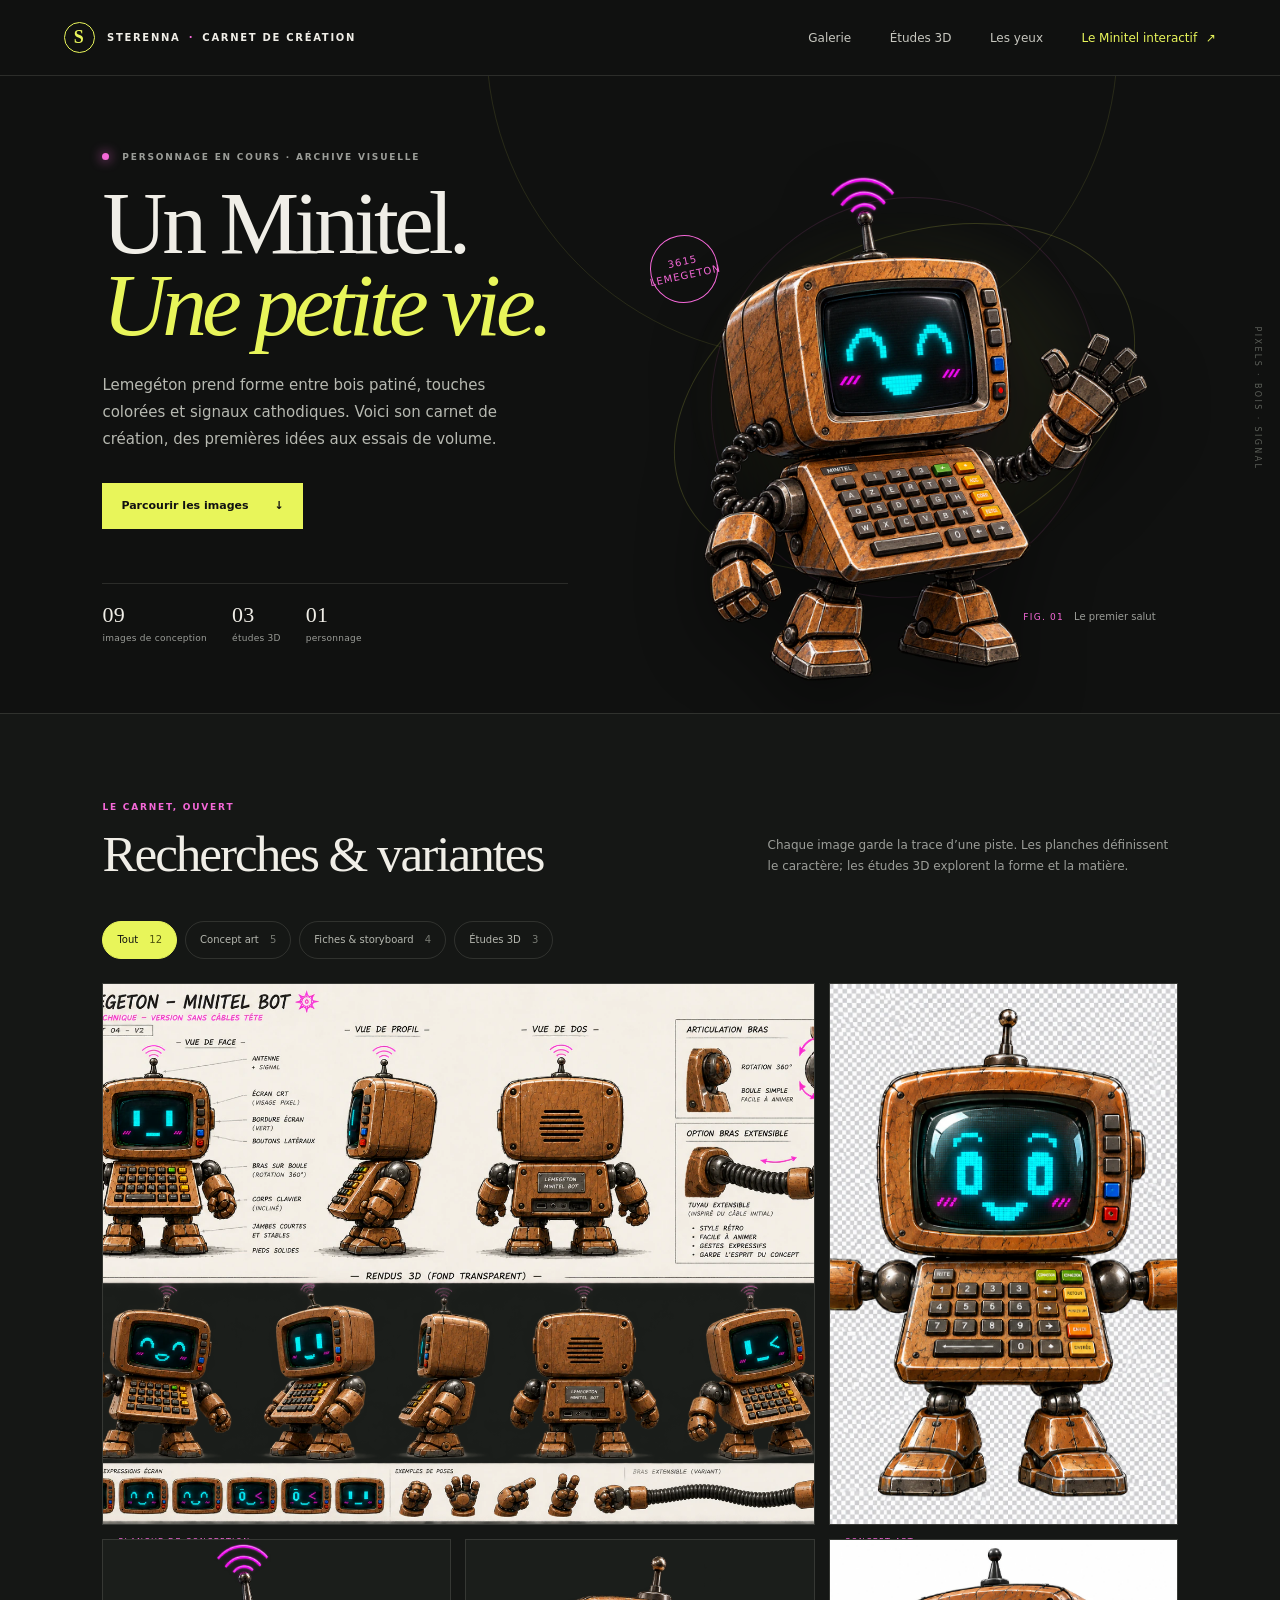
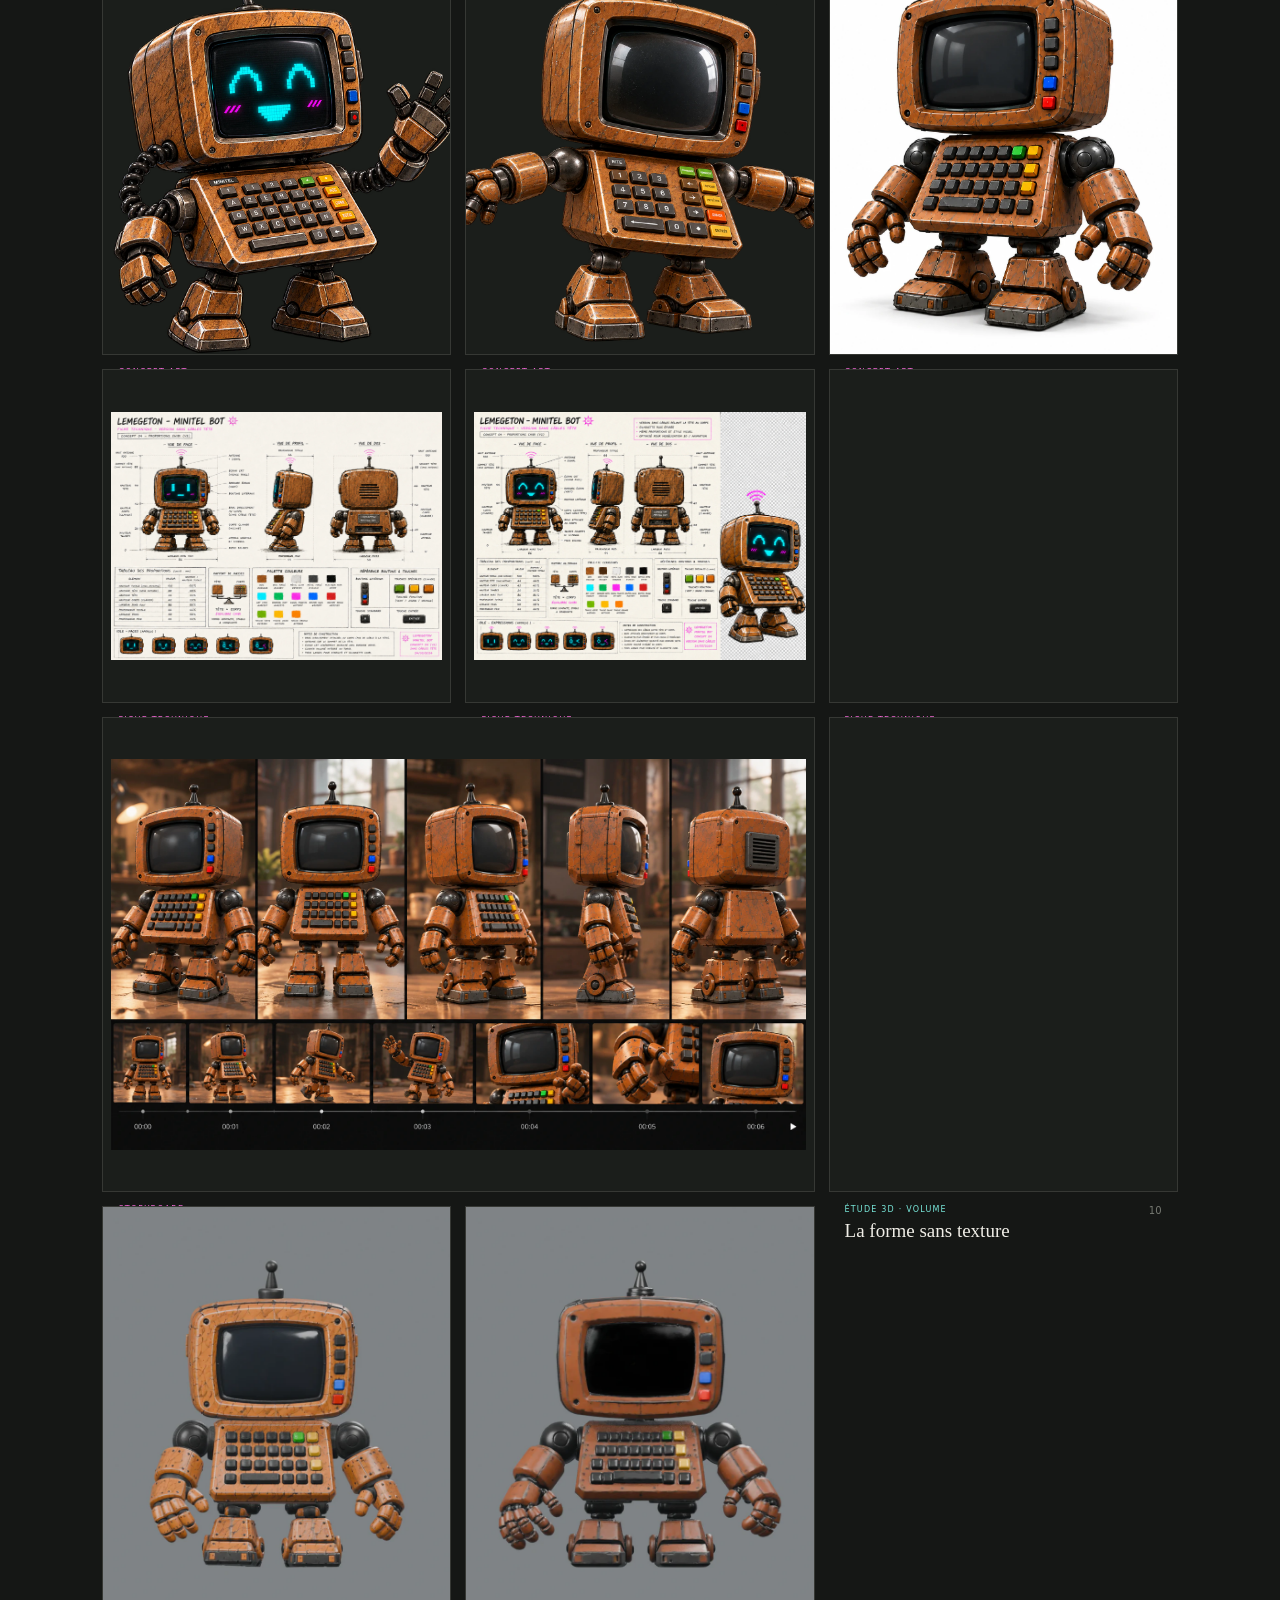
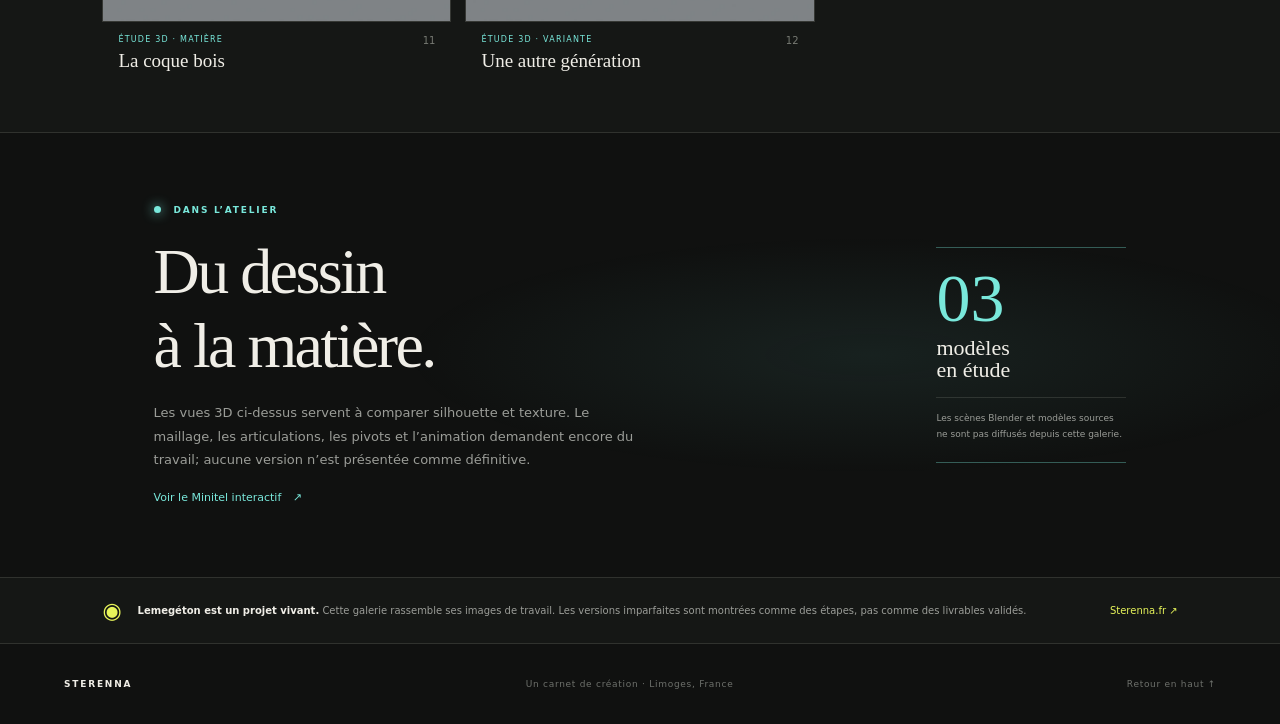
==== commit 1a3de9fe: "feat: aperçu des yeux de Lemegeton (/lemegeton/eyes/) Six moteurs côte à côte, pilotés par les 10 ém" ====
--- a/gallery/index.html
+++ b/gallery/index.html
@@ -23,6 +23,7 @@
     <nav aria-label="Navigation principale">
       <a href="#galerie">Galerie</a>
       <a href="#atelier">Études 3D</a>
+      <a href="./eyes/">Les yeux</a>
       <a class="nav-back" href="https://sterenna.fr/minitel/">Le Minitel interactif <span aria-hidden="true">↗</span></a>
     </nav>
   </header>
